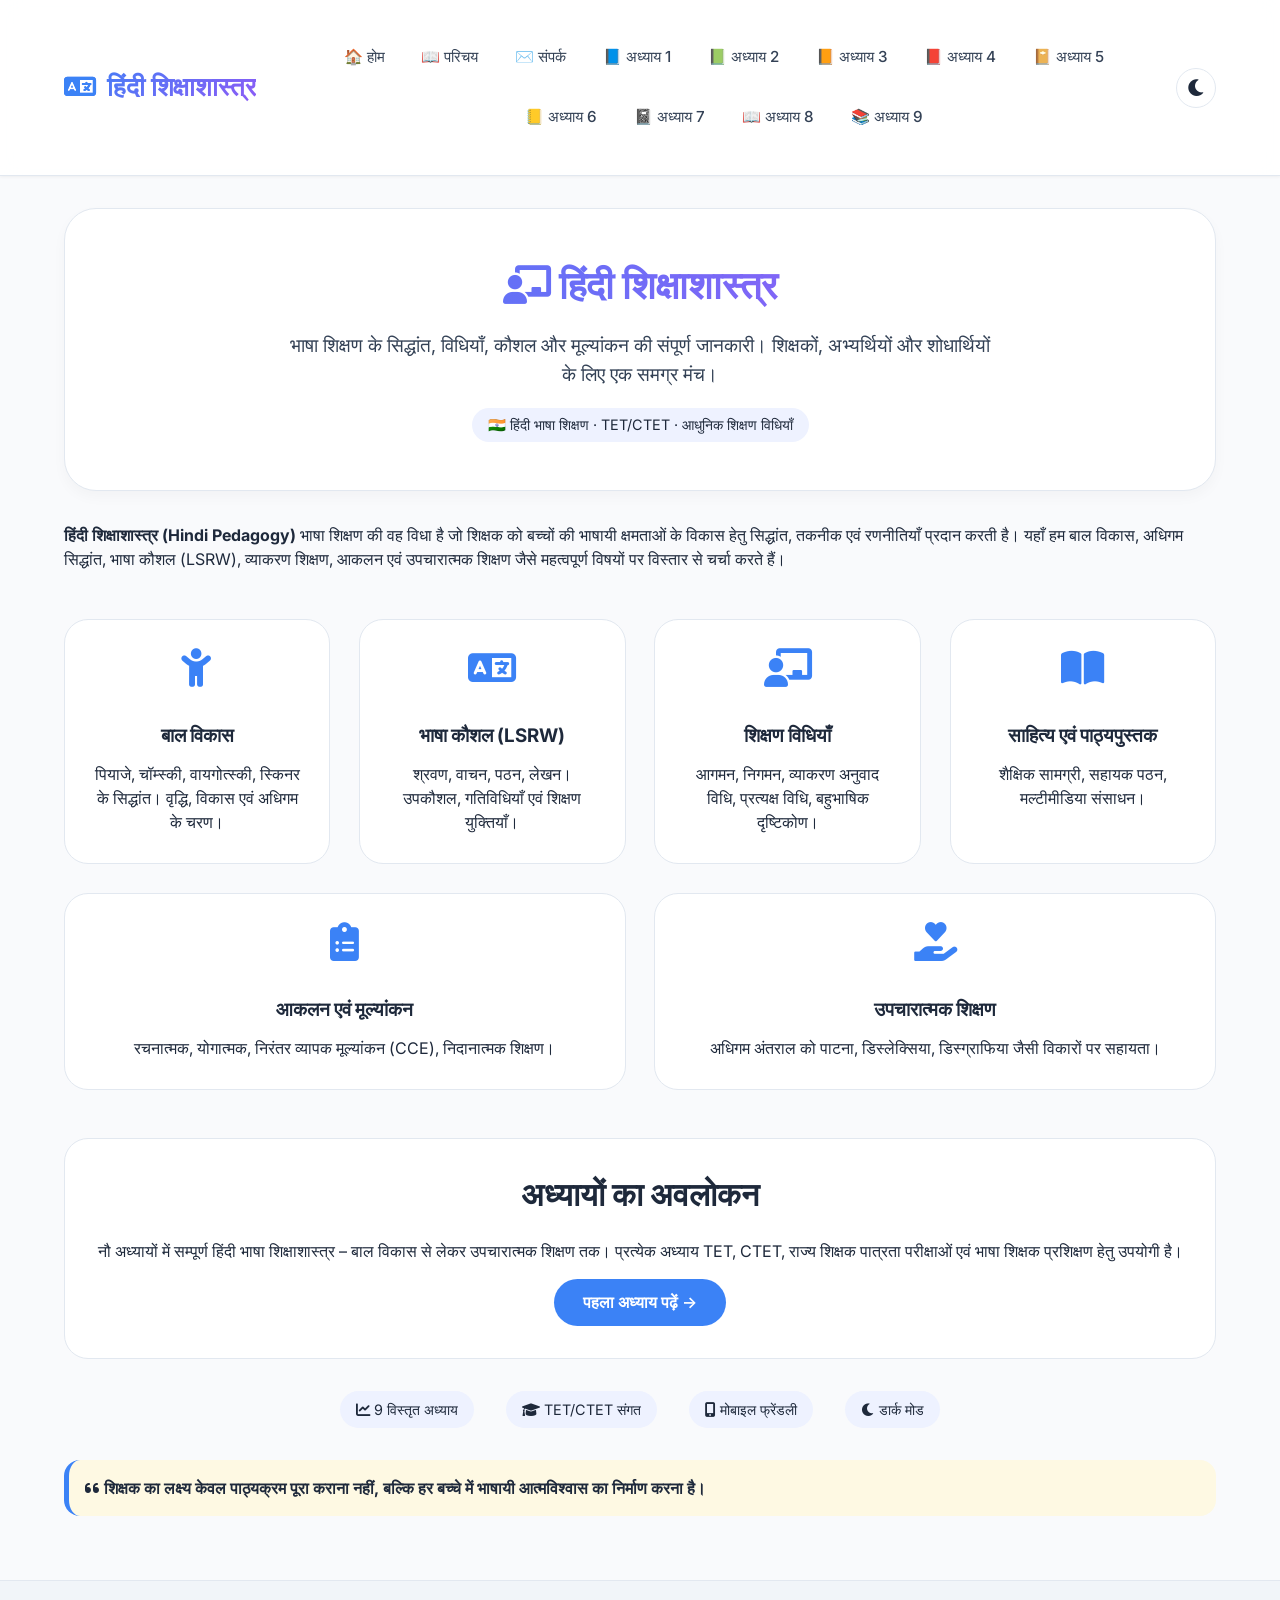
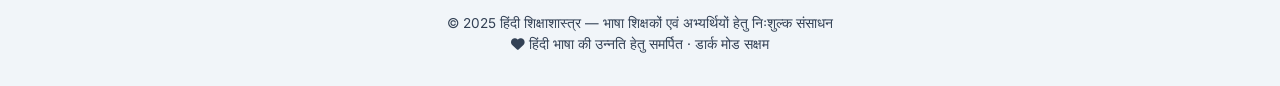
==== index.html @ 3673d12c "Create index.html" ====
<!DOCTYPE html>
<html lang="hi">
<head>
  <meta charset="UTF-8">
  <meta name="viewport" content="width=device-width, initial-scale=1.0, viewport-fit=cover">
  <title>हिंदी शिक्षाशास्त्र | भाषा शिक्षण का पोर्टल</title>
  <link href="https://fonts.googleapis.com/css2?family=Inter:opsz,wght@14..32,300;400;500;600;700&display=swap" rel="stylesheet">
  <link rel="stylesheet" href="https://cdnjs.cloudflare.com/ajax/libs/font-awesome/6.0.0-beta3/css/all.min.css">
  <link rel="stylesheet" href="style.css">
  <style>
    /* Additional styles for Hindi typography */
    .hero h1, h2, h3 {
      letter-spacing: normal;
    }
    .subhead {
      color: var(--text-secondary);
      font-size: 1.1rem;
      margin-top: -0.5rem;
      margin-bottom: 1.5rem;
    }
    .feature-icon {
      font-size: 2.5rem;
      color: var(--accent);
      margin-bottom: 1rem;
    }
  </style>
</head>
<body>

  <!-- HEADER: Mobile Toggle Menu + Dark Mode -->
  <header class="site-header">
    <div class="container header-container">
      <div class="logo">
        <a href="index.html"><i class="fas fa-language"></i> हिंदी शिक्षाशास्त्र</a>
      </div>
      
      <button class="hamburger" id="hamburgerBtn" aria-label="मेनू टॉगल करें">
        <span class="bar"></span>
        <span class="bar"></span>
        <span class="bar"></span>
      </button>

      <nav class="nav-menu" id="navMenu">
        <ul class="nav-list">
          <li><a href="index.html">🏠 होम</a></li>
          <li><a href="about.html">📖 परिचय</a></li>
          <li><a href="contact.html">✉️ संपर्क</a></li>
          <li><a href="chapter-1.html">📘 अध्याय 1</a></li>
          <li><a href="chapter-2.html">📗 अध्याय 2</a></li>
          <li><a href="chapter-3.html">📙 अध्याय 3</a></li>
          <li><a href="chapter-4.html">📕 अध्याय 4</a></li>
          <li><a href="chapter-5.html">📔 अध्याय 5</a></li>
          <li><a href="chapter-6.html">📒 अध्याय 6</a></li>
          <li><a href="chapter-7.html">📓 अध्याय 7</a></li>
          <li><a href="chapter-8.html">📖 अध्याय 8</a></li>
          <li><a href="chapter-9.html">📚 अध्याय 9</a></li>
        </ul>
      </nav>

      <button class="dark-toggle" id="darkModeToggle" aria-label="डार्क मोड">
        <i class="fas fa-moon"></i>
      </button>
    </div>
  </header>

  <main class="main-content">
    <div class="container fade-in">
      <!-- Hero Section -->
      <div class="hero">
        <h1><i class="fas fa-chalkboard-teacher"></i> हिंदी शिक्षाशास्त्र</h1>
        <p>भाषा शिक्षण के सिद्धांत, विधियाँ, कौशल और मूल्यांकन की संपूर्ण जानकारी। शिक्षकों, अभ्यर्थियों और शोधार्थियों के लिए एक समग्र मंच।</p>
        <div class="hero-badge">🇮🇳 हिंदी भाषा शिक्षण · TET/CTET · आधुनिक शिक्षण विधियाँ</div>
      </div>

      <!-- Introduction Card -->
      <div class="card">
        <p><strong>हिंदी शिक्षाशास्त्र (Hindi Pedagogy)</strong> भाषा शिक्षण की वह विधा है जो शिक्षक को बच्चों की भाषायी क्षमताओं के विकास हेतु सिद्धांत, तकनीक एवं रणनीतियाँ प्रदान करती है। यहाँ हम बाल विकास, अधिगम सिद्धांत, भाषा कौशल (LSRW), व्याकरण शिक्षण, आकलन एवं उपचारात्मक शिक्षण जैसे महत्वपूर्ण विषयों पर विस्तार से चर्चा करते हैं।</p>
      </div>

      <!-- Key Features Grid -->
      <div class="card-grid">
        <div class="info-card">
          <i class="fas fa-child feature-icon"></i>
          <h3>बाल विकास</h3>
          <p>पियाजे, चॉम्स्की, वायगोत्स्की, स्किनर के सिद्धांत। वृद्धि, विकास एवं अधिगम के चरण।</p>
        </div>
        <div class="info-card">
          <i class="fas fa-language feature-icon"></i>
          <h3>भाषा कौशल (LSRW)</h3>
          <p>श्रवण, वाचन, पठन, लेखन। उपकौशल, गतिविधियाँ एवं शिक्षण युक्तियाँ।</p>
        </div>
        <div class="info-card">
          <i class="fas fa-chalkboard-user feature-icon"></i>
          <h3>शिक्षण विधियाँ</h3>
          <p>आगमन, निगमन, व्याकरण अनुवाद विधि, प्रत्यक्ष विधि, बहुभाषिक दृष्टिकोण।</p>
        </div>
        <div class="info-card">
          <i class="fas fa-book-open feature-icon"></i>
          <h3>साहित्य एवं पाठ्यपुस्तक</h3>
          <p>शैक्षिक सामग्री, सहायक पठन, मल्टीमीडिया संसाधन।</p>
        </div>
        <div class="info-card">
          <i class="fas fa-clipboard-list feature-icon"></i>
          <h3>आकलन एवं मूल्यांकन</h3>
          <p>रचनात्मक, योगात्मक, निरंतर व्यापक मूल्यांकन (CCE), निदानात्मक शिक्षण।</p>
        </div>
        <div class="info-card">
          <i class="fas fa-hand-holding-heart feature-icon"></i>
          <h3>उपचारात्मक शिक्षण</h3>
          <p>अधिगम अंतराल को पाटना, डिस्लेक्सिया, डिस्ग्राफिया जैसी विकारों पर सहायता।</p>
        </div>
      </div>

      <!-- Important Topics Section -->
      <div class="welcome-note">
        <h2>अध्यायों का अवलोकन</h2>
        <p>नौ अध्यायों में सम्पूर्ण हिंदी भाषा शिक्षाशास्त्र – बाल विकास से लेकर उपचारात्मक शिक्षण तक। प्रत्येक अध्याय TET, CTET, राज्य शिक्षक पात्रता परीक्षाओं एवं भाषा शिक्षक प्रशिक्षण हेतु उपयोगी है।</p>
        <a href="chapter-1.html" class="cta-link">पहला अध्याय पढ़ें →</a>
      </div>

      <!-- Stats Section (reuse about-stats style) -->
      <div class="about-stats" style="justify-content: center; margin-bottom: 2rem;">
        <span><i class="fas fa-chart-line"></i> 9 विस्तृत अध्याय</span>
        <span><i class="fas fa-graduation-cap"></i> TET/CTET संगत</span>
        <span><i class="fas fa-mobile-alt"></i> मोबाइल फ्रेंडली</span>
        <span><i class="fas fa-moon"></i> डार्क मोड</span>
      </div>

      <!-- Quote or Tip -->
      <div class="tip-box">
        <i class="fas fa-quote-left"></i> <strong>शिक्षक का लक्ष्य केवल पाठ्यक्रम पूरा कराना नहीं, बल्कि हर बच्चे में भाषायी आत्मविश्वास का निर्माण करना है।</strong>
      </div>
    </div>
  </main>

  <footer class="site-footer">
    <div class="container footer-inner">
      <p>© 2025 हिंदी शिक्षाशास्त्र — भाषा शिक्षकों एवं अभ्यर्थियों हेतु निःशुल्क संसाधन</p>
      <p><i class="fas fa-heart"></i> हिंदी भाषा की उन्नति हेतु समर्पित · डार्क मोड सक्षम</p>
    </div>
  </footer>

  <script src="script.js"></script>
</body>
</html>
---- style.css ----
/* style.css - LangPedagogy Website */
/* Full version with compact mobile toggle menu (reduced spacing) */

/* Reset & Base */
* {
  margin: 0;
  padding: 0;
  box-sizing: border-box;
  transition: background-color 0.3s ease, color 0.2s ease, border-color 0.2s;
}

body {
  font-family: 'Inter', sans-serif;
  background: var(--bg-primary);
  color: var(--text-primary);
  line-height: 1.5;
  -webkit-font-smoothing: antialiased;
}

/* Light Mode Variables (default) */
:root {
  --bg-primary: #f9fafc;
  --bg-secondary: #ffffff;
  --bg-card: #ffffff;
  --text-primary: #1e293b;
  --text-secondary: #334155;
  --border-light: #e2e8f0;
  --accent: #3b82f6;
  --accent-hover: #2563eb;
  --header-bg: #ffffffdd;
  --header-shadow: rgba(0, 0, 0, 0.05);
  --footer-bg: #f1f5f9;
  --badge-bg: #eef2ff;
  --tip-bg: #fef9e3;
  --nav-hover-bg: rgba(59, 130, 246, 0.1);
  --overlay-bg: rgba(0, 0, 0, 0.4);
}

/* Dark Mode Variables */
body.dark {
  --bg-primary: #0f172a;
  --bg-secondary: #1e293b;
  --bg-card: #1e293b;
  --text-primary: #e2e8f0;
  --text-secondary: #cbd5e1;
  --border-light: #334155;
  --accent: #60a5fa;
  --accent-hover: #3b82f6;
  --header-bg: #0f172ad9;
  --header-shadow: rgba(0, 0, 0, 0.3);
  --footer-bg: #0f172a;
  --badge-bg: #1e293b;
  --tip-bg: #2d3a3f;
  --nav-hover-bg: rgba(96, 165, 250, 0.15);
  --overlay-bg: rgba(0, 0, 0, 0.6);
}

body {
  background: var(--bg-primary);
}

/* Container */
.container {
  max-width: 1200px;
  margin: 0 auto;
  padding: 0 1.5rem;
}

/* Header & Navigation */
.site-header {
  background: var(--header-bg);
  backdrop-filter: blur(12px);
  box-shadow: 0 1px 3px var(--header-shadow);
  position: sticky;
  top: 0;
  z-index: 1000;
  border-bottom: 1px solid var(--border-light);
}

.header-container {
  display: flex;
  align-items: center;
  justify-content: space-between;
  flex-wrap: wrap;
  padding: 0.9rem 1.5rem;
}

.logo a {
  font-size: 1.6rem;
  font-weight: 700;
  text-decoration: none;
  background: linear-gradient(135deg, var(--accent), #8b5cf6);
  -webkit-background-clip: text;
  background-clip: text;
  color: transparent;
  letter-spacing: -0.3px;
}

.logo i {
  color: var(--accent);
  background: none;
  -webkit-background-clip: unset;
  background-clip: unset;
  color: var(--accent);
  margin-right: 6px;
}

/* Hamburger Menu (mobile) - enhanced animated */
.hamburger {
  display: none;
  flex-direction: column;
  justify-content: space-between;
  width: 30px;
  height: 24px;
  background: transparent;
  border: none;
  cursor: pointer;
  padding: 0;
  z-index: 1001;
}

.hamburger .bar {
  width: 100%;
  height: 3px;
  background-color: var(--text-primary);
  border-radius: 6px;
  transition: all 0.25s ease-in-out;
}

/* Animated X when menu open */
.hamburger.open .bar:nth-child(1) {
  transform: translateY(10px) rotate(45deg);
}
.hamburger.open .bar:nth-child(2) {
  opacity: 0;
}
.hamburger.open .bar:nth-child(3) {
  transform: translateY(-10px) rotate(-45deg);
}

/* Navigation menu - desktop */
.nav-menu {
  flex: 1;
  display: flex;
  justify-content: center;
}

.nav-list {
  display: flex;
  gap: 0.3rem;
  list-style: none;
  flex-wrap: wrap;
  justify-content: center;
}

.nav-list li a {
  text-decoration: none;
  padding: 0.6rem 1rem;
  border-radius: 2rem;
  font-weight: 500;
  color: var(--text-secondary);
  transition: all 0.2s;
  display: inline-block;
  font-size: 0.95rem;
}

.nav-list li a:hover {
  background: var(--accent);
  color: white;
}

/* Dark mode toggle button */
.dark-toggle {
  background: var(--bg-secondary);
  border: 1px solid var(--border-light);
  border-radius: 2rem;
  width: 40px;
  height: 40px;
  cursor: pointer;
  font-size: 1.2rem;
  display: flex;
  align-items: center;
  justify-content: center;
  color: var(--text-primary);
  transition: 0.2s;
  margin-left: 0.5rem;
}

.dark-toggle:hover {
  background: var(--accent);
  color: white;
}

/* Page sections (for single-page version, kept for compatibility) */
.page {
  display: none;
  animation: fadePage 0.35s ease;
}

.active-page {
  display: block;
}

@keyframes fadePage {
  from { opacity: 0; transform: translateY(8px);}
  to { opacity: 1; transform: translateY(0);}
}

.fade-in {
  animation: fadePage 0.4s ease;
}

/* Hero Section */
.hero {
  background: var(--bg-secondary);
  padding: 3rem 2rem;
  border-radius: 2rem;
  text-align: center;
  margin: 2rem 0;
  border: 1px solid var(--border-light);
  box-shadow: 0 6px 14px rgba(0, 0, 0, 0.03);
}

.hero h1 {
  font-size: 2.4rem;
  margin-bottom: 1rem;
  background: linear-gradient(to right, var(--accent), #a855f7);
  -webkit-background-clip: text;
  background-clip: text;
  color: transparent;
}

.hero p {
  font-size: 1.2rem;
  color: var(--text-secondary);
  max-width: 700px;
  margin: 0 auto 1.2rem;
}

.hero-badge {
  background: var(--badge-bg);
  display: inline-block;
  padding: 0.4rem 1rem;
  border-radius: 40px;
  font-size: 0.9rem;
}

/* Card Grid */
.card-grid {
  display: flex;
  gap: 1.8rem;
  flex-wrap: wrap;
  margin: 3rem 0;
}

.info-card {
  flex: 1;
  min-width: 220px;
  background: var(--bg-card);
  padding: 1.8rem;
  border-radius: 1.5rem;
  text-align: center;
  border: 1px solid var(--border-light);
  transition: transform 0.2s, box-shadow 0.2s;
}

.info-card:hover {
  transform: translateY(-5px);
  box-shadow: 0 20px 25px -12px rgba(0, 0, 0, 0.1);
}

.info-card i {
  font-size: 2.4rem;
  color: var(--accent);
  margin-bottom: 1rem;
}

.info-card h3 {
  margin-bottom: 0.75rem;
}

.welcome-note {
  background: var(--bg-secondary);
  border-radius: 1.5rem;
  padding: 2rem;
  margin: 1rem 0 2rem;
  text-align: center;
  border: 1px solid var(--border-light);
}

.cta-link {
  display: inline-block;
  margin-top: 1rem;
  background: var(--accent);
  color: white;
  padding: 0.7rem 1.8rem;
  border-radius: 2rem;
  text-decoration: none;
  font-weight: 600;
}

.cta-link:hover {
  background: var(--accent-hover);
}

/* About Page */
.about-content p {
  margin: 1rem 0;
  font-size: 1.05rem;
}

.about-stats {
  display: flex;
  gap: 2rem;
  margin-top: 2rem;
  flex-wrap: wrap;
}

.about-stats span {
  background: var(--badge-bg);
  padding: 0.5rem 1rem;
  border-radius: 40px;
  font-size: 0.9rem;
}

/* Contact Form */
.contact-form {
  background: var(--bg-secondary);
  padding: 2rem;
  border-radius: 1.5rem;
  margin: 2rem 0;
  border: 1px solid var(--border-light);
}

.form-group {
  margin-bottom: 1.2rem;
}

.form-group label {
  display: block;
  font-weight: 600;
  margin-bottom: 0.4rem;
}

.form-group input, .form-group textarea {
  width: 100%;
  padding: 0.8rem 1rem;
  background: var(--bg-primary);
  border: 1px solid var(--border-light);
  border-radius: 1rem;
  font-family: inherit;
  color: var(--text-primary);
  font-size: 1rem;
}

.btn-submit {
  background: var(--accent);
  border: none;
  padding: 0.8rem 2rem;
  border-radius: 2rem;
  font-weight: 600;
  font-size: 1rem;
  color: white;
  cursor: pointer;
}

.btn-submit:hover {
  background: var(--accent-hover);
}

/* Chapter badge + tips */
.chapter-badge {
  display: inline-block;
  background: var(--accent);
  color: white;
  border-radius: 2rem;
  padding: 0.2rem 1rem;
  font-size: 0.75rem;
  font-weight: 600;
  letter-spacing: 1px;
  margin-bottom: 1rem;
}

.tip-box {
  background: var(--tip-bg);
  border-left: 5px solid var(--accent);
  padding: 1rem;
  margin: 1.5rem 0;
  border-radius: 1rem;
}

/* Footer */
.site-footer {
  background: var(--footer-bg);
  margin-top: 4rem;
  padding: 2rem 0;
  border-top: 1px solid var(--border-light);
  text-align: center;
  font-size: 0.85rem;
  color: var(--text-secondary);
}

/* ========== ENHANCED MOBILE RESPONSIVE TOGGLE MENU (COMPACT) ========== */
@media screen and (max-width: 860px) {
  .hamburger {
    display: flex;
  }

  .nav-menu {
    position: fixed;
    top: 0;
    left: -260px;
    width: 260px;
    height: 100vh;
    background: var(--bg-secondary);
    backdrop-filter: blur(20px);
    background-color: rgba(var(--bg-secondary-rgb, 255,255,255), 0.97);
    box-shadow: 5px 0 30px rgba(0, 0, 0, 0.3);
    transition: left 0.3s cubic-bezier(0.2, 0.9, 0.4, 1.1);
    z-index: 1000;
    padding: 4rem 0.8rem 1rem;
    border-right: 1px solid var(--border-light);
    overflow-y: auto;
  }

  body.dark .nav-menu {
    background: rgba(15, 23, 42, 0.98);
  }

  .nav-menu.open {
    left: 0;
  }

  .nav-list {
    flex-direction: column;
    gap: 0.2rem;
    margin: 0;
    padding: 0;
  }

  .nav-list li {
    width: 100%;
    margin: 0;
  }

  .nav-list li a {
    display: flex;
    align-items: center;
    gap: 8px;
    padding: 0.6rem 0.8rem;
    font-size: 0.95rem;
    font-weight: 500;
    border-radius: 0.75rem;
    background: transparent;
    color: var(--text-primary);
    transition: background 0.2s, transform 0.1s;
  }

  .nav-list li a:hover,
  .nav-list li a.active {
    background: var(--accent);
    color: white;
    transform: translateX(4px);
  }

  body.menu-open {
    overflow: hidden;
  }

  .header-container {
    padding: 0.7rem 1rem;
  }
}

/* For very small screens */
@media screen and (max-width: 480px) {
  .nav-menu {
    width: 85%;
    left: -85%;
  }
  .hero h1 {
    font-size: 1.8rem;
  }
  .hero p {
    font-size: 1rem;
  }
  .card-grid {
    flex-direction: column;
  }
  .info-card {
    min-width: auto;
  }
  .about-stats {
    flex-direction: column;
    gap: 0.8rem;
  }
  .container {
    padding: 0 1rem;
  }
  .hero {
    padding: 2rem 1rem;
  }
  .contact-form {
    padding: 1.3rem;
  }
  .logo a {
    font-size: 1.3rem;
  }
  .dark-toggle {
    width: 36px;
    height: 36px;
  }
}

/* General utility */
h2 {
  font-size: 2rem;
  margin-bottom: 1.25rem;
  font-weight: 700;
}

h3 {
  margin: 1.2rem 0 0.6rem;
}

ul, .page ul {
  margin: 1rem 0 1rem 1.5rem;
}

li {
  margin: 0.4rem 0;
}
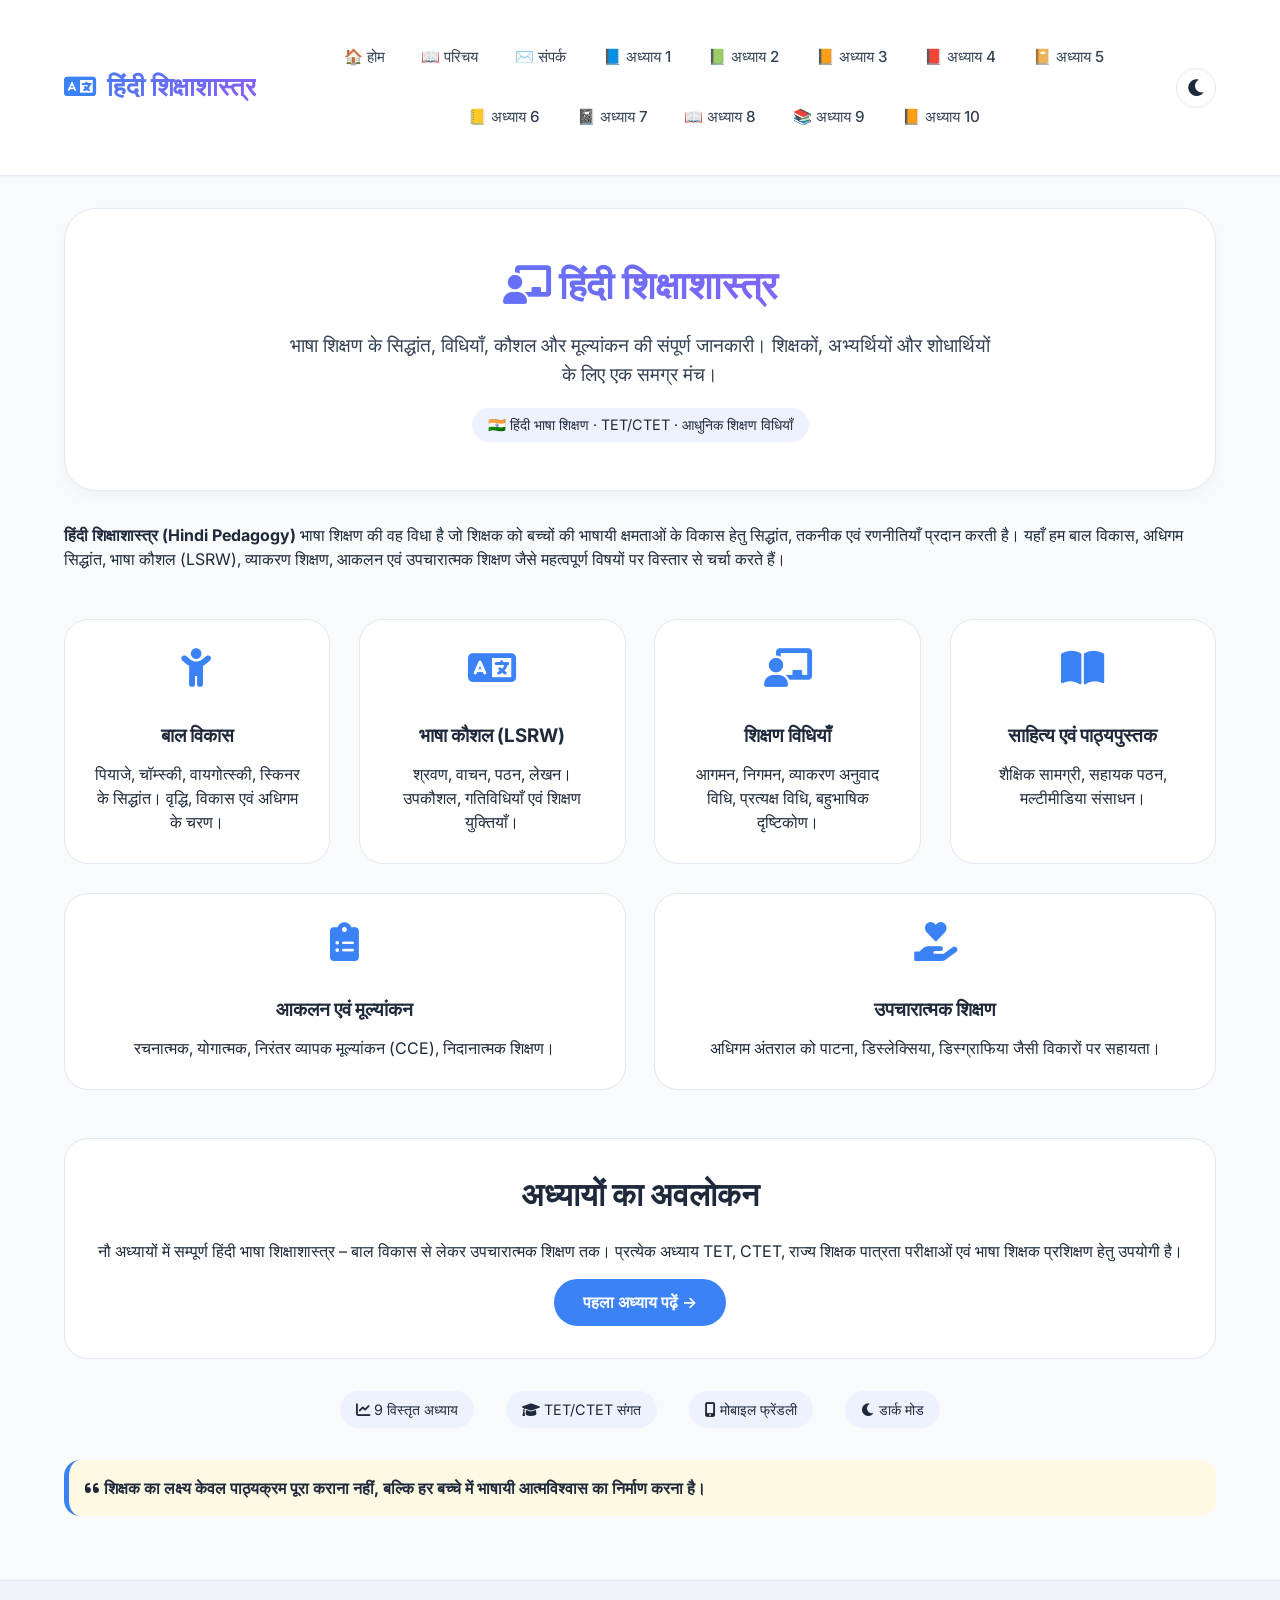
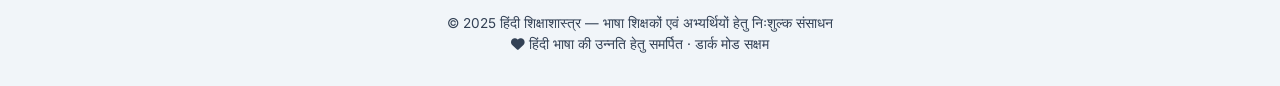
==== commit 6925a3b1: "Update index.html" ====
--- a/index.html
+++ b/index.html
@@ -54,6 +54,7 @@
           <li><a href="chapter-7.html">📓 अध्याय 7</a></li>
           <li><a href="chapter-8.html">📖 अध्याय 8</a></li>
           <li><a href="chapter-9.html">📚 अध्याय 9</a></li>
+<li><a href="chapter-10.html">📙 अध्याय 10</a></li>
         </ul>
       </nav>
 
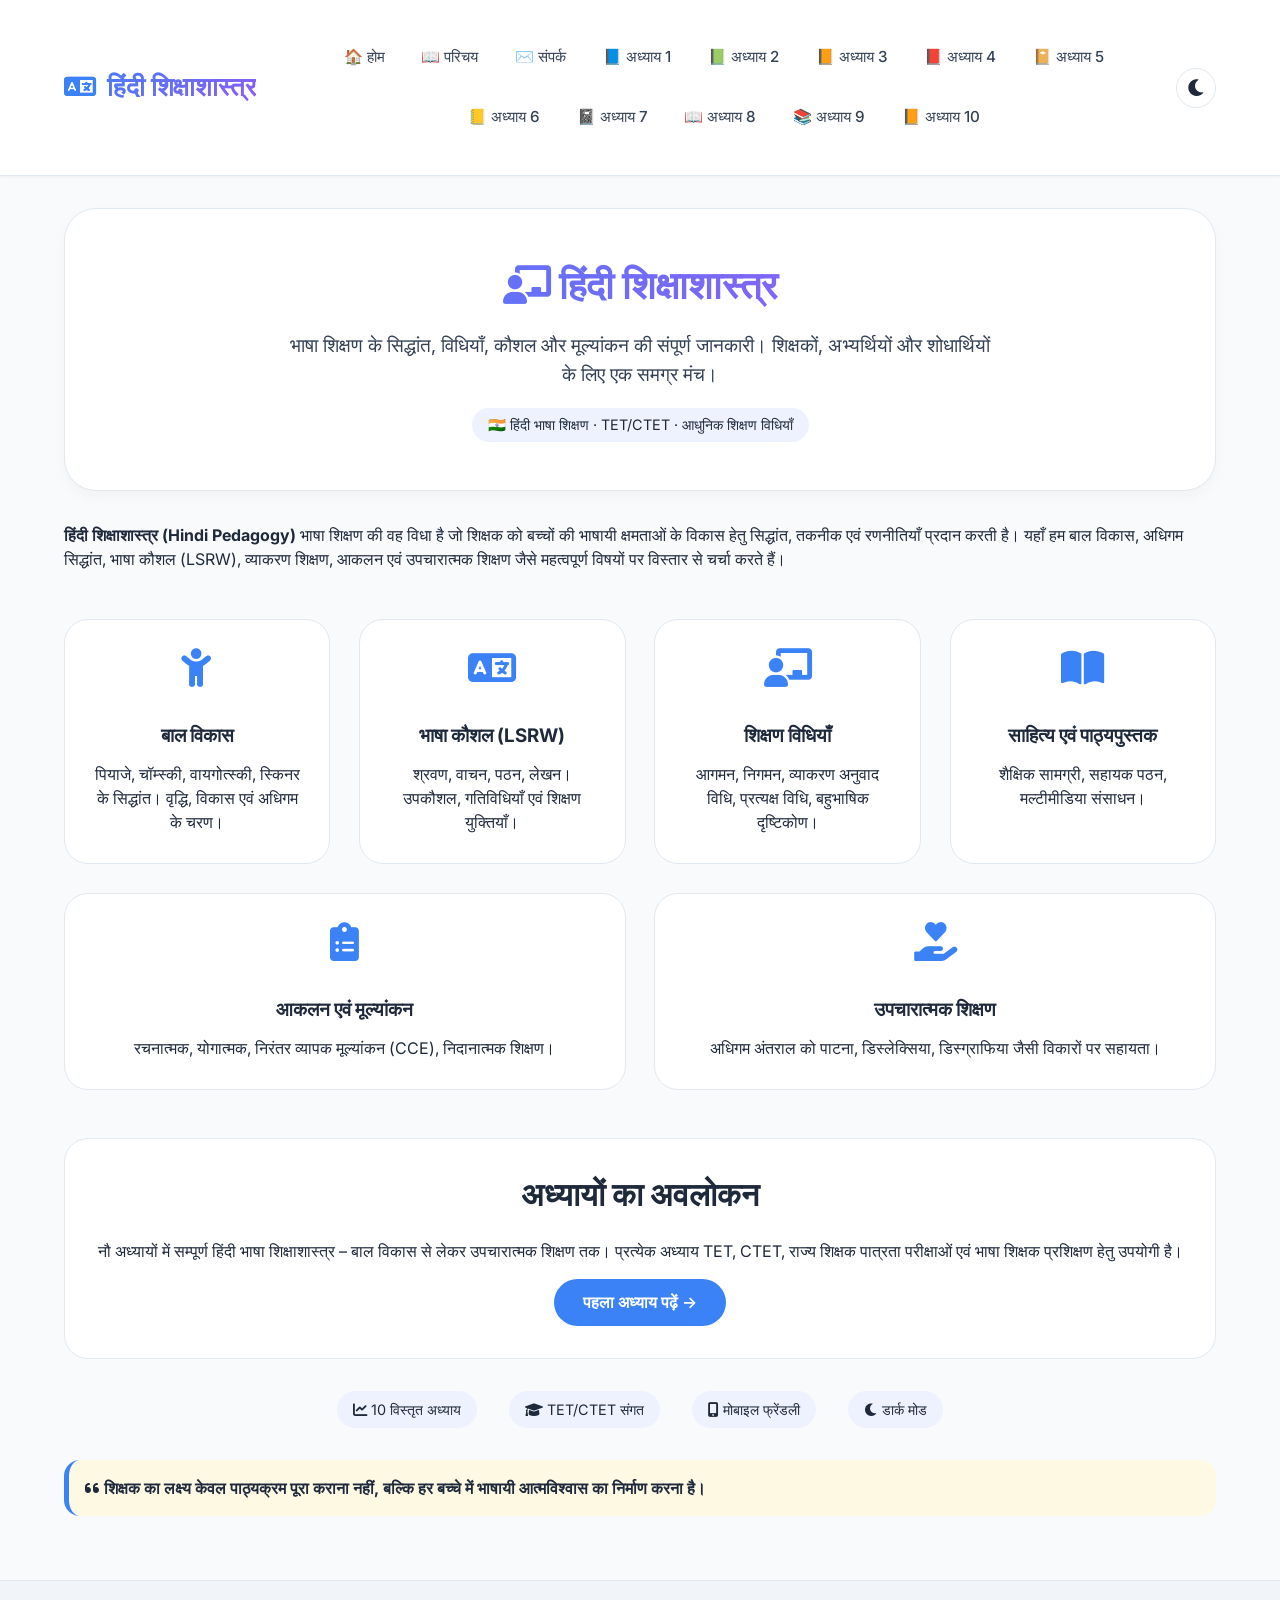
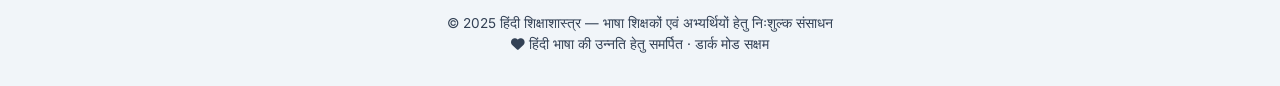
==== commit aaf56192: "Update index.html" ====
--- a/index.html
+++ b/index.html
@@ -121,7 +121,7 @@
 
       <!-- Stats Section (reuse about-stats style) -->
       <div class="about-stats" style="justify-content: center; margin-bottom: 2rem;">
-        <span><i class="fas fa-chart-line"></i> 9 विस्तृत अध्याय</span>
+        <span><i class="fas fa-chart-line"></i> 10 विस्तृत अध्याय</span>
         <span><i class="fas fa-graduation-cap"></i> TET/CTET संगत</span>
         <span><i class="fas fa-mobile-alt"></i> मोबाइल फ्रेंडली</span>
         <span><i class="fas fa-moon"></i> डार्क मोड</span>
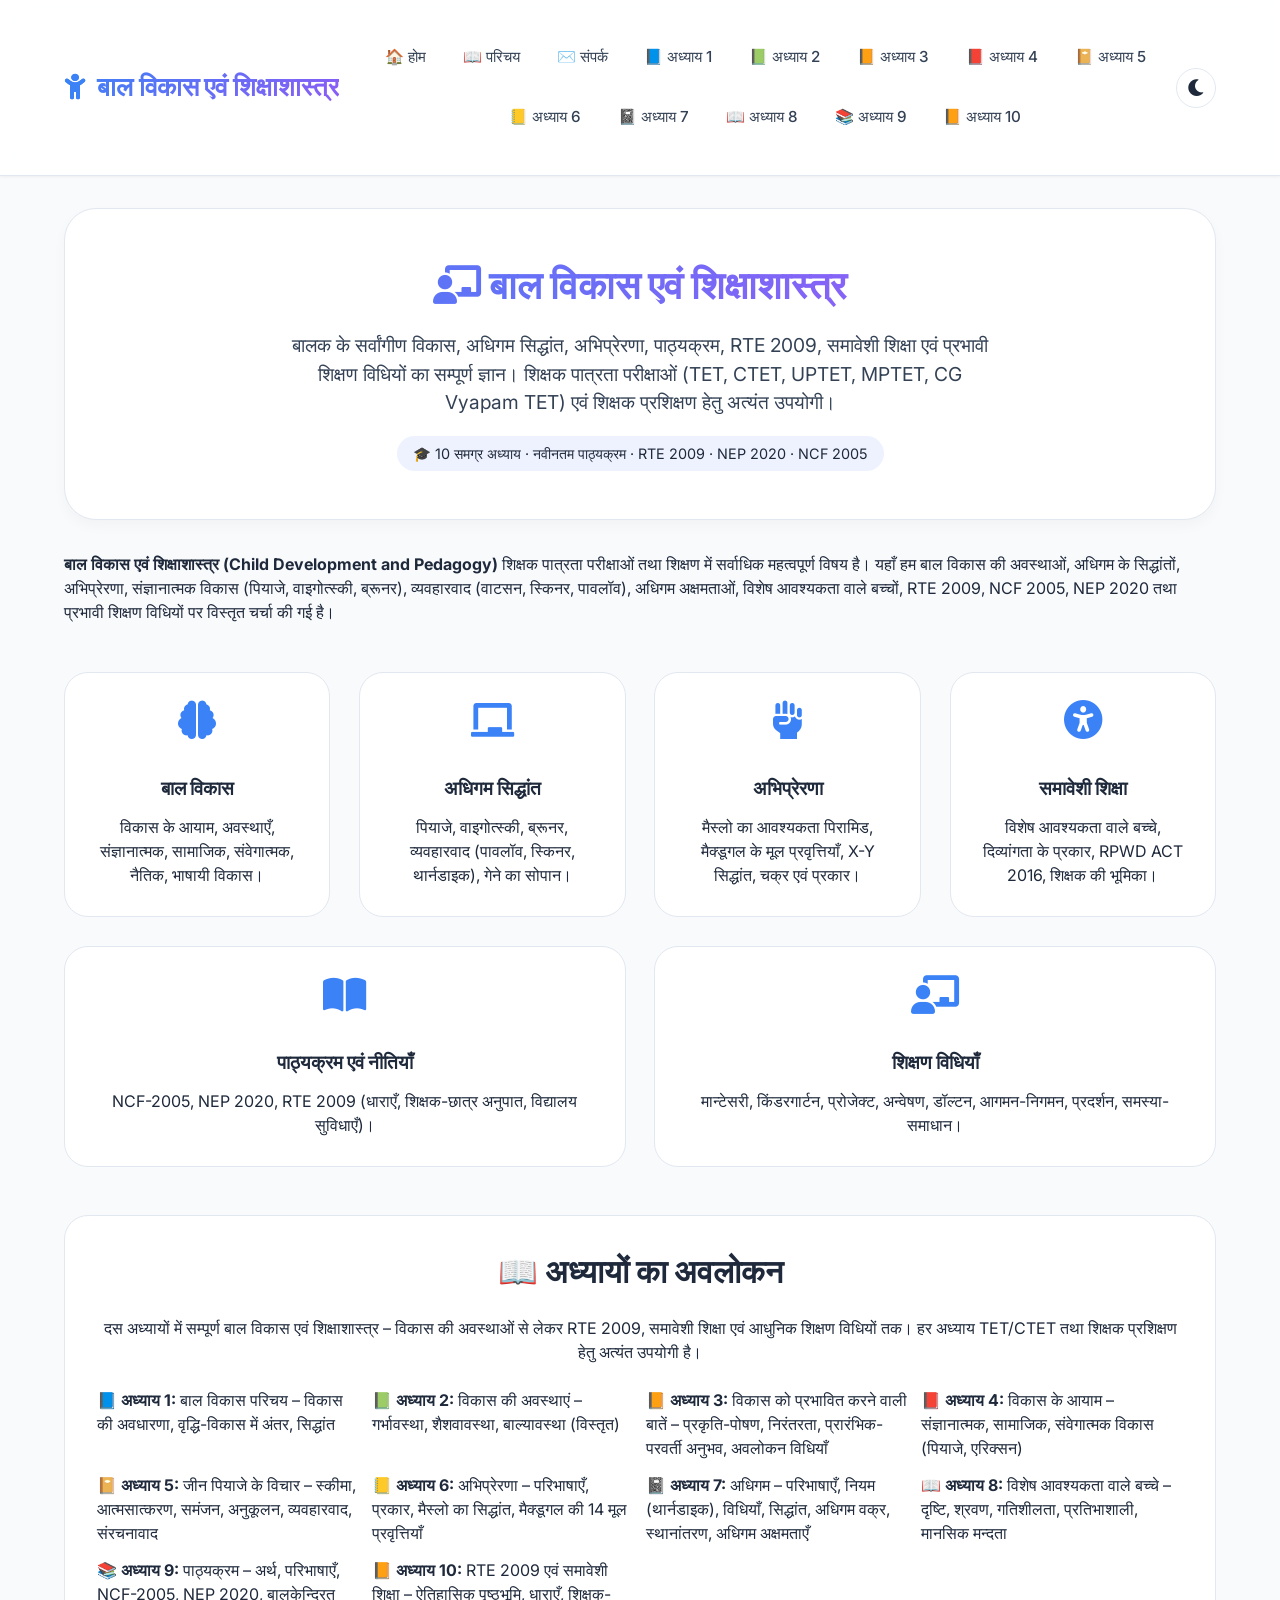
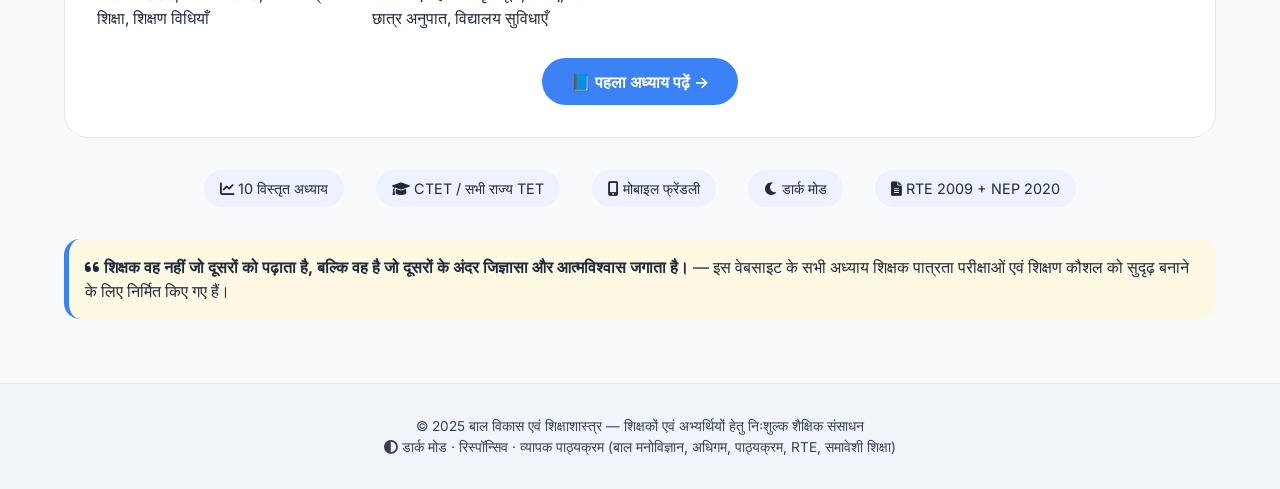
==== commit 4ad29e1e: "Update index.html" ====
--- a/index.html
+++ b/index.html
@@ -3,27 +3,11 @@
 <head>
   <meta charset="UTF-8">
   <meta name="viewport" content="width=device-width, initial-scale=1.0, viewport-fit=cover">
-  <title>हिंदी शिक्षाशास्त्र | भाषा शिक्षण का पोर्टल</title>
+  <title>बाल विकास एवं शिक्षाशास्त्र | हिंदी शिक्षाशास्त्र</title>
+  <meta name="description" content="बाल विकास, शिक्षाशास्त्र, अभिप्रेरणा, अधिगम, पाठ्यक्रम, RTE 2009, समावेशी शिक्षा एवं शिक्षण विधियों की संपूर्ण जानकारी">
   <link href="https://fonts.googleapis.com/css2?family=Inter:opsz,wght@14..32,300;400;500;600;700&display=swap" rel="stylesheet">
   <link rel="stylesheet" href="https://cdnjs.cloudflare.com/ajax/libs/font-awesome/6.0.0-beta3/css/all.min.css">
   <link rel="stylesheet" href="style.css">
-  <style>
-    /* Additional styles for Hindi typography */
-    .hero h1, h2, h3 {
-      letter-spacing: normal;
-    }
-    .subhead {
-      color: var(--text-secondary);
-      font-size: 1.1rem;
-      margin-top: -0.5rem;
-      margin-bottom: 1.5rem;
-    }
-    .feature-icon {
-      font-size: 2.5rem;
-      color: var(--accent);
-      margin-bottom: 1rem;
-    }
-  </style>
 </head>
 <body>
 
@@ -31,7 +15,7 @@
   <header class="site-header">
     <div class="container header-container">
       <div class="logo">
-        <a href="index.html"><i class="fas fa-language"></i> हिंदी शिक्षाशास्त्र</a>
+        <a href="index.html"><i class="fas fa-child"></i> बाल विकास एवं शिक्षाशास्त्र</a>
       </div>
       
       <button class="hamburger" id="hamburgerBtn" aria-label="मेनू टॉगल करें">
@@ -54,7 +38,7 @@
           <li><a href="chapter-7.html">📓 अध्याय 7</a></li>
           <li><a href="chapter-8.html">📖 अध्याय 8</a></li>
           <li><a href="chapter-9.html">📚 अध्याय 9</a></li>
-<li><a href="chapter-10.html">📙 अध्याय 10</a></li>
+          <li><a href="chapter-10.html">📙 अध्याय 10</a></li>
         </ul>
       </nav>
 
@@ -68,79 +52,107 @@
     <div class="container fade-in">
       <!-- Hero Section -->
       <div class="hero">
-        <h1><i class="fas fa-chalkboard-teacher"></i> हिंदी शिक्षाशास्त्र</h1>
-        <p>भाषा शिक्षण के सिद्धांत, विधियाँ, कौशल और मूल्यांकन की संपूर्ण जानकारी। शिक्षकों, अभ्यर्थियों और शोधार्थियों के लिए एक समग्र मंच।</p>
-        <div class="hero-badge">🇮🇳 हिंदी भाषा शिक्षण · TET/CTET · आधुनिक शिक्षण विधियाँ</div>
+        <h1><i class="fas fa-chalkboard-user"></i> बाल विकास एवं शिक्षाशास्त्र</h1>
+        <p>बालक के सर्वांगीण विकास, अधिगम सिद्धांत, अभिप्रेरणा, पाठ्यक्रम, RTE 2009, समावेशी शिक्षा एवं प्रभावी शिक्षण विधियों का सम्पूर्ण ज्ञान। शिक्षक पात्रता परीक्षाओं (TET, CTET, UPTET, MPTET, CG Vyapam TET) एवं शिक्षक प्रशिक्षण हेतु अत्यंत उपयोगी।</p>
+        <div class="hero-badge">🎓 10 समग्र अध्याय · नवीनतम पाठ्यक्रम · RTE 2009 · NEP 2020 · NCF 2005</div>
       </div>
 
-      <!-- Introduction Card -->
+      <!-- परिचय कार्ड -->
       <div class="card">
-        <p><strong>हिंदी शिक्षाशास्त्र (Hindi Pedagogy)</strong> भाषा शिक्षण की वह विधा है जो शिक्षक को बच्चों की भाषायी क्षमताओं के विकास हेतु सिद्धांत, तकनीक एवं रणनीतियाँ प्रदान करती है। यहाँ हम बाल विकास, अधिगम सिद्धांत, भाषा कौशल (LSRW), व्याकरण शिक्षण, आकलन एवं उपचारात्मक शिक्षण जैसे महत्वपूर्ण विषयों पर विस्तार से चर्चा करते हैं।</p>
+        <p><strong>बाल विकास एवं शिक्षाशास्त्र (Child Development and Pedagogy)</strong> शिक्षक पात्रता परीक्षाओं तथा शिक्षण में सर्वाधिक महत्वपूर्ण विषय है। यहाँ हम बाल विकास की अवस्थाओं, अधिगम के सिद्धांतों, अभिप्रेरणा, संज्ञानात्मक विकास (पियाजे, वाइगोत्स्की, ब्रूनर), व्यवहारवाद (वाटसन, स्किनर, पावलॉव), अधिगम अक्षमताओं, विशेष आवश्यकता वाले बच्चों, RTE 2009, NCF 2005, NEP 2020 तथा प्रभावी शिक्षण विधियों पर विस्तृत चर्चा की गई है।</p>
       </div>
 
-      <!-- Key Features Grid -->
+      <!-- मुख्य विशेषताएँ ग्रिड -->
       <div class="card-grid">
         <div class="info-card">
-          <i class="fas fa-child feature-icon"></i>
+          <i class="fas fa-brain"></i>
           <h3>बाल विकास</h3>
-          <p>पियाजे, चॉम्स्की, वायगोत्स्की, स्किनर के सिद्धांत। वृद्धि, विकास एवं अधिगम के चरण।</p>
+          <p>विकास के आयाम, अवस्थाएँ, संज्ञानात्मक, सामाजिक, संवेगात्मक, नैतिक, भाषायी विकास।</p>
         </div>
         <div class="info-card">
-          <i class="fas fa-language feature-icon"></i>
-          <h3>भाषा कौशल (LSRW)</h3>
-          <p>श्रवण, वाचन, पठन, लेखन। उपकौशल, गतिविधियाँ एवं शिक्षण युक्तियाँ।</p>
+          <i class="fas fa-chalkboard"></i>
+          <h3>अधिगम सिद्धांत</h3>
+          <p>पियाजे, वाइगोत्स्की, ब्रूनर, व्यवहारवाद (पावलॉव, स्किनर, थार्नडाइक), गेने का सोपान।</p>
         </div>
         <div class="info-card">
-          <i class="fas fa-chalkboard-user feature-icon"></i>
-          <h3>शिक्षण विधियाँ</h3>
-          <p>आगमन, निगमन, व्याकरण अनुवाद विधि, प्रत्यक्ष विधि, बहुभाषिक दृष्टिकोण।</p>
+          <i class="fas fa-hand-fist"></i>
+          <h3>अभिप्रेरणा</h3>
+          <p>मैस्लो का आवश्यकता पिरामिड, मैक्डूगल के मूल प्रवृत्तियाँ, X-Y सिद्धांत, चक्र एवं प्रकार।</p>
         </div>
         <div class="info-card">
-          <i class="fas fa-book-open feature-icon"></i>
-          <h3>साहित्य एवं पाठ्यपुस्तक</h3>
-          <p>शैक्षिक सामग्री, सहायक पठन, मल्टीमीडिया संसाधन।</p>
+          <i class="fas fa-universal-access"></i>
+          <h3>समावेशी शिक्षा</h3>
+          <p>विशेष आवश्यकता वाले बच्चे, दिव्यांगता के प्रकार, RPWD ACT 2016, शिक्षक की भूमिका।</p>
         </div>
         <div class="info-card">
-          <i class="fas fa-clipboard-list feature-icon"></i>
-          <h3>आकलन एवं मूल्यांकन</h3>
-          <p>रचनात्मक, योगात्मक, निरंतर व्यापक मूल्यांकन (CCE), निदानात्मक शिक्षण।</p>
+          <i class="fas fa-book-open"></i>
+          <h3>पाठ्यक्रम एवं नीतियाँ</h3>
+          <p>NCF-2005, NEP 2020, RTE 2009 (धाराएँ, शिक्षक-छात्र अनुपात, विद्यालय सुविधाएँ)।</p>
         </div>
         <div class="info-card">
-          <i class="fas fa-hand-holding-heart feature-icon"></i>
-          <h3>उपचारात्मक शिक्षण</h3>
-          <p>अधिगम अंतराल को पाटना, डिस्लेक्सिया, डिस्ग्राफिया जैसी विकारों पर सहायता।</p>
+          <i class="fas fa-chalkboard-user"></i>
+          <h3>शिक्षण विधियाँ</h3>
+          <p>मान्टेसरी, किंडरगार्टन, प्रोजेक्ट, अन्वेषण, डॉल्टन, आगमन-निगमन, प्रदर्शन, समस्या-समाधान।</p>
         </div>
       </div>
 
-      <!-- Important Topics Section -->
+      <!-- अध्यायों की सूची -->
       <div class="welcome-note">
-        <h2>अध्यायों का अवलोकन</h2>
-        <p>नौ अध्यायों में सम्पूर्ण हिंदी भाषा शिक्षाशास्त्र – बाल विकास से लेकर उपचारात्मक शिक्षण तक। प्रत्येक अध्याय TET, CTET, राज्य शिक्षक पात्रता परीक्षाओं एवं भाषा शिक्षक प्रशिक्षण हेतु उपयोगी है।</p>
-        <a href="chapter-1.html" class="cta-link">पहला अध्याय पढ़ें →</a>
+        <h2>📖 अध्यायों का अवलोकन</h2>
+        <p>दस अध्यायों में सम्पूर्ण बाल विकास एवं शिक्षाशास्त्र – विकास की अवस्थाओं से लेकर RTE 2009, समावेशी शिक्षा एवं आधुनिक शिक्षण विधियों तक। हर अध्याय TET/CTET तथा शिक्षक प्रशिक्षण हेतु अत्यंत उपयोगी है।</p>
+        <div style="display: grid; grid-template-columns: repeat(auto-fit, minmax(240px, 1fr)); gap: 0.8rem; margin-top: 1.5rem; text-align: left;">
+          <div><strong>📘 अध्याय 1:</strong> बाल विकास परिचय – विकास की अवधारणा, वृद्धि-विकास में अंतर, सिद्धांत</div>
+          <div><strong>📗 अध्याय 2:</strong> विकास की अवस्थाएं – गर्भावस्था, शैशवावस्था, बाल्यावस्था (विस्तृत)</div>
+          <div><strong>📙 अध्याय 3:</strong> विकास को प्रभावित करने वाली बातें – प्रकृति-पोषण, निरंतरता, प्रारंभिक-परवर्ती अनुभव, अवलोकन विधियाँ</div>
+          <div><strong>📕 अध्याय 4:</strong> विकास के आयाम – संज्ञानात्मक, सामाजिक, संवेगात्मक विकास (पियाजे, एरिक्सन)</div>
+          <div><strong>📔 अध्याय 5:</strong> जीन पियाजे के विचार – स्कीमा, आत्मसात्करण, समंजन, अनुकूलन, व्यवहारवाद, संरचनावाद</div>
+          <div><strong>📒 अध्याय 6:</strong> अभिप्रेरणा – परिभाषाएँ, प्रकार, मैस्लो का सिद्धांत, मैक्डूगल की 14 मूल प्रवृत्तियाँ</div>
+          <div><strong>📓 अध्याय 7:</strong> अधिगम – परिभाषाएँ, नियम (थार्नडाइक), विधियाँ, सिद्धांत, अधिगम वक्र, स्थानांतरण, अधिगम अक्षमताएँ</div>
+          <div><strong>📖 अध्याय 8:</strong> विशेष आवश्यकता वाले बच्चे – दृष्टि, श्रवण, गतिशीलता, प्रतिभाशाली, मानसिक मन्दता</div>
+          <div><strong>📚 अध्याय 9:</strong> पाठ्यक्रम – अर्थ, परिभाषाएँ, NCF-2005, NEP 2020, बालकेन्द्रित शिक्षा, शिक्षण विधियाँ</div>
+          <div><strong>📙 अध्याय 10:</strong> RTE 2009 एवं समावेशी शिक्षा – ऐतिहासिक पृष्ठभूमि, धाराएँ, शिक्षक-छात्र अनुपात, विद्यालय सुविधाएँ</div>
+        </div>
+        <a href="chapter-1.html" class="cta-link" style="margin-top: 1.8rem;">📘 पहला अध्याय पढ़ें →</a>
       </div>
 
-      <!-- Stats Section (reuse about-stats style) -->
+      <!-- परीक्षा उपयोगिता एवं संदर्भ -->
       <div class="about-stats" style="justify-content: center; margin-bottom: 2rem;">
         <span><i class="fas fa-chart-line"></i> 10 विस्तृत अध्याय</span>
-        <span><i class="fas fa-graduation-cap"></i> TET/CTET संगत</span>
+        <span><i class="fas fa-graduation-cap"></i> CTET / सभी राज्य TET</span>
         <span><i class="fas fa-mobile-alt"></i> मोबाइल फ्रेंडली</span>
         <span><i class="fas fa-moon"></i> डार्क मोड</span>
+        <span><i class="fas fa-file-alt"></i> RTE 2009 + NEP 2020</span>
       </div>
 
-      <!-- Quote or Tip -->
+      <!-- अतिरिक्त नोट -->
       <div class="tip-box">
-        <i class="fas fa-quote-left"></i> <strong>शिक्षक का लक्ष्य केवल पाठ्यक्रम पूरा कराना नहीं, बल्कि हर बच्चे में भाषायी आत्मविश्वास का निर्माण करना है।</strong>
+        <i class="fas fa-quote-left"></i> <strong>शिक्षक वह नहीं जो दूसरों को पढ़ाता है, बल्कि वह है जो दूसरों के अंदर जिज्ञासा और आत्मविश्वास जगाता है।</strong> — इस वेबसाइट के सभी अध्याय शिक्षक पात्रता परीक्षाओं एवं शिक्षण कौशल को सुदृढ़ बनाने के लिए निर्मित किए गए हैं।
       </div>
     </div>
   </main>
 
   <footer class="site-footer">
     <div class="container footer-inner">
-      <p>© 2025 हिंदी शिक्षाशास्त्र — भाषा शिक्षकों एवं अभ्यर्थियों हेतु निःशुल्क संसाधन</p>
-      <p><i class="fas fa-heart"></i> हिंदी भाषा की उन्नति हेतु समर्पित · डार्क मोड सक्षम</p>
+      <p>© 2025 बाल विकास एवं शिक्षाशास्त्र — शिक्षकों एवं अभ्यर्थियों हेतु निःशुल्क शैक्षिक संसाधन</p>
+      <p><i class="fas fa-adjust"></i> डार्क मोड · रिस्पॉन्सिव · व्यापक पाठ्यक्रम (बाल मनोविज्ञान, अधिगम, पाठ्यक्रम, RTE, समावेशी शिक्षा)</p>
     </div>
   </footer>
 
   <script src="script.js"></script>
+  <script>
+    // Ensure active link highlight on current page
+    document.addEventListener('DOMContentLoaded', function() {
+      const currentPage = window.location.pathname.split('/').pop() || 'index.html';
+      const navLinks = document.querySelectorAll('.nav-list a');
+      navLinks.forEach(link => {
+        const href = link.getAttribute('href');
+        if (href === currentPage) {
+          link.classList.add('active');
+        } else {
+          link.classList.remove('active');
+        }
+      });
+    });
+  </script>
 </body>
-</html>
+</html>
